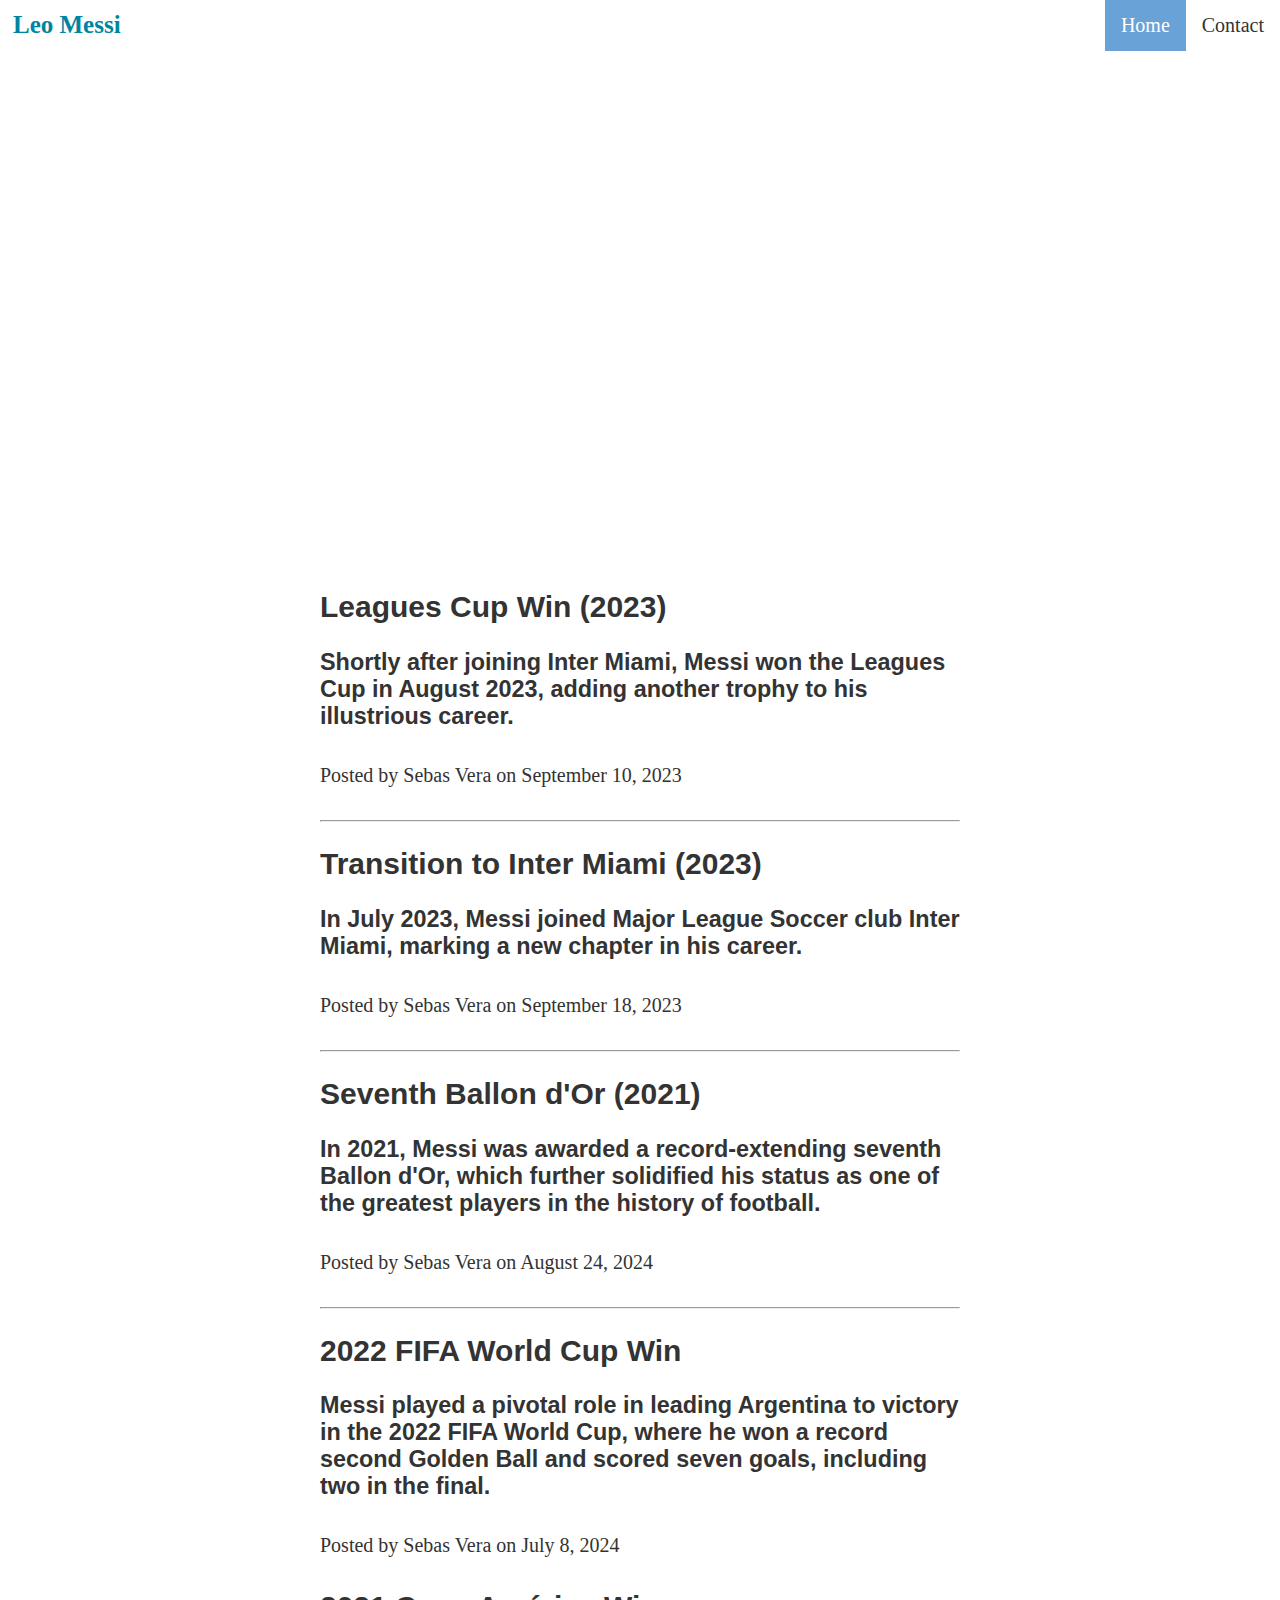
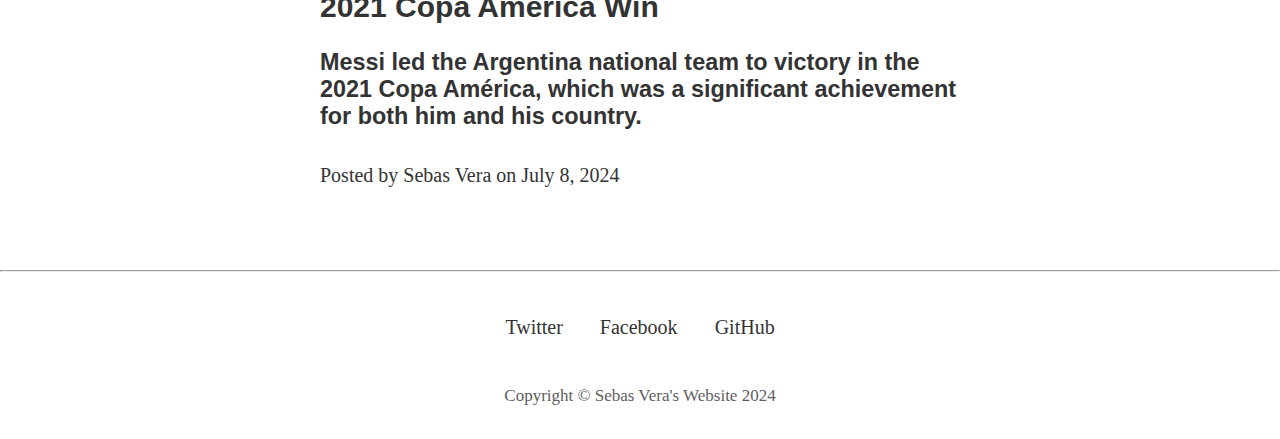
==== index.html @ 4710b4a3 "first commit" ====
<!DOCTYPE html>
<html lang="en">
  <head>
    <title>Messi Wiki - Home</title>
    <link rel="icon" type="image/x-icon" href="img/favicon.ico">
    <link href="css/style.css" rel="stylesheet">
  </head>
  <body>
    <nav>
      <a class="navbar-brand" href="index.html">Leo Messi</a>
      <ul>
        <li><a href="index.html" class="active">Home</a></li>
        <li><a href="contact.html">Contact</a></li>
      </ul>
    </nav>
    <header id="home-header">
      <h1>Lionel Messi</h1>
      <p>A website dedicated to the best football player of all time.<span>By Sebas V.</span></p>
    </header>
    <main>
      <section>
        <a href="post-one.html">
          <h2>Leagues Cup Win (2023)</h2>
          <h3>Shortly after joining Inter Miami, Messi won the Leagues Cup in August 2023, adding another trophy to his illustrious career.</h3>
        </a>
        <p>Posted by Sebas Vera on September 10, 2023</p>
      </section>
      <hr>
      <section>
        <a href="post-two.html">
          <h2>Transition to Inter Miami (2023)</h2>
          <h3>In July 2023, Messi joined Major League Soccer club Inter Miami, marking a new chapter in his career.</h3>
        </a>
        <p>Posted by Sebas Vera on September 18, 2023</p>
      </section>
      <hr>
      <section>
        <a href="post-three.html">
          <h2>Seventh Ballon d'Or (2021)</h2>
          <h3>In 2021, Messi was awarded a record-extending seventh Ballon d'Or, which further solidified his status as one of the greatest players in the history of football.</h3>
        </a>
        <p>Posted by Sebas Vera on August 24, 2024</p>
      </section>
      <hr>
      <section>
        <a href="post-four.html">
          <h2>2022 FIFA World Cup Win</h2>
          <h3>Messi played a pivotal role in leading Argentina to victory in the 2022 FIFA World Cup, where he won a record second Golden Ball and scored seven goals, including two in the final.</h3>
        </a>
        <p>Posted by Sebas Vera on July 8, 2024</p>
      </section>
      <section>
        <a href="post-five.html">
          <h2>2021 Copa América Win</h2>
          <h3>Messi led the Argentina national team to victory in the 2021 Copa América, which was a significant achievement for both him and his country.</h3>
        </a>
        <p>Posted by Sebas Vera on July 8, 2024</p>
      </section>
    </main>
    <hr>
    <footer>
      <ul>
        <li><a href="#">Twitter</a></li>
        <li><a href="#">Facebook</a></li>
        <li><a href="#">GitHub</a></li>
      </ul>
      <p>Copyright &copy; Sebas Vera's Website 2024</p>
    </footer>
  </body>
</html>
---- css/style.css ----
/* General Styling */

body {
  font-family: Lora, 'Times New Roman', serif;
  font-size: 20px;
  color: rgb(51, 51, 51);
  margin: 0;
  padding: 0;
}

p {
  line-height: 1.5;
  margin: 30px 0;
}

p a {
  text-decoration: underline;
}

h1, h2, h3, h4, h5, h6 {
  font-family: 'Open Sans', 'Helvetica Neue', Helvetica, Arial, sans-serif;
  font-weight: 800;
}

h1 {
  font-size: 80px;
}

#post-header h1 {
  font-size: 50px;
}

a {
  color: rgb(51, 51, 51);
  text-decoration: none;
}

a:hover,
a:focus {
  color: rgb(0, 133, 161);
}

img, video {
  display: block;
  margin: 25px auto;
}

main {
  margin: 80px auto;
  width: 50%;
}

/* Navigation */

.navbar-brand {
  font-size: 25px;
  float: left;
  padding: 11px 13px;
  font-weight: 900;
}

nav ul {
  margin: 0;
  padding: 0;
  display: flex;
  justify-content: flex-end;
}

nav li {
  list-style-type: none;
  float: right;
}

nav li a {
  display: block;
  text-align: center;
  padding: 14px 16px;
}

nav li a:hover, .active {
  background-color: rgb(105, 162, 215);
  color: white;
}

/* Header */

header {
  color: white;
  font-size: 20px;
  padding: 100px 0;
  text-align: center;
  background-position: center; /* Center the background image */
  background-repeat: no-repeat; /* Do not repeat the background image */
  background-size: cover; /* Resize the background image to cover the entire container */
}

#home-header {
  background-image: url('../img/home-bg.jpg');
}

#about-header {
  background-image: url('../img/about-bg.jpg');
}

#post-header {
  background-image: url('../img/post-bg.jpg');
}

#contact-header {
  background-image: url('../img/contact-bg.jpg');
}

#post-header h1, #post-header h2, #post-header span {
  display: block;
  width: 40%;
  text-align: left;
  margin: 15px auto;
}

header span {
  font-size: smaller;
  font-style: italic;
}

header span a {
  color: rgb(190, 183, 183);
}

/* Table */

table {
  margin: 0 auto;
}

table, th, td {
  border: 1px solid black;
  font-family: Arial, sans-serif;
  text-align: center;
}

tbody th {
  text-align: right;
}

/* Form */

form section {
  margin: 20px 0;
}

form p {
  margin: 0;
}

form textarea {
  display: block;
  margin: 5px 0;
}

form .submit input {
  height: 30px;
  width: 80px;
  display: block;
  margin: 40px auto;
}

/* Footer */

footer {
  text-align: center;
}

footer ul {
  margin: 30px;
  padding: 0;
}

footer li {
  list-style-type: none;
  display: inline-block;
  margin: 0 auto;
}

footer li a {
  display: block;
  text-align: center;
  padding: 14px 16px;
}

footer li a:hover {
  background-color: rgb(105, 162, 215);
  color: white;
}

footer p {
  font-size: 17px;
  color: rgb(96, 94, 94);
}
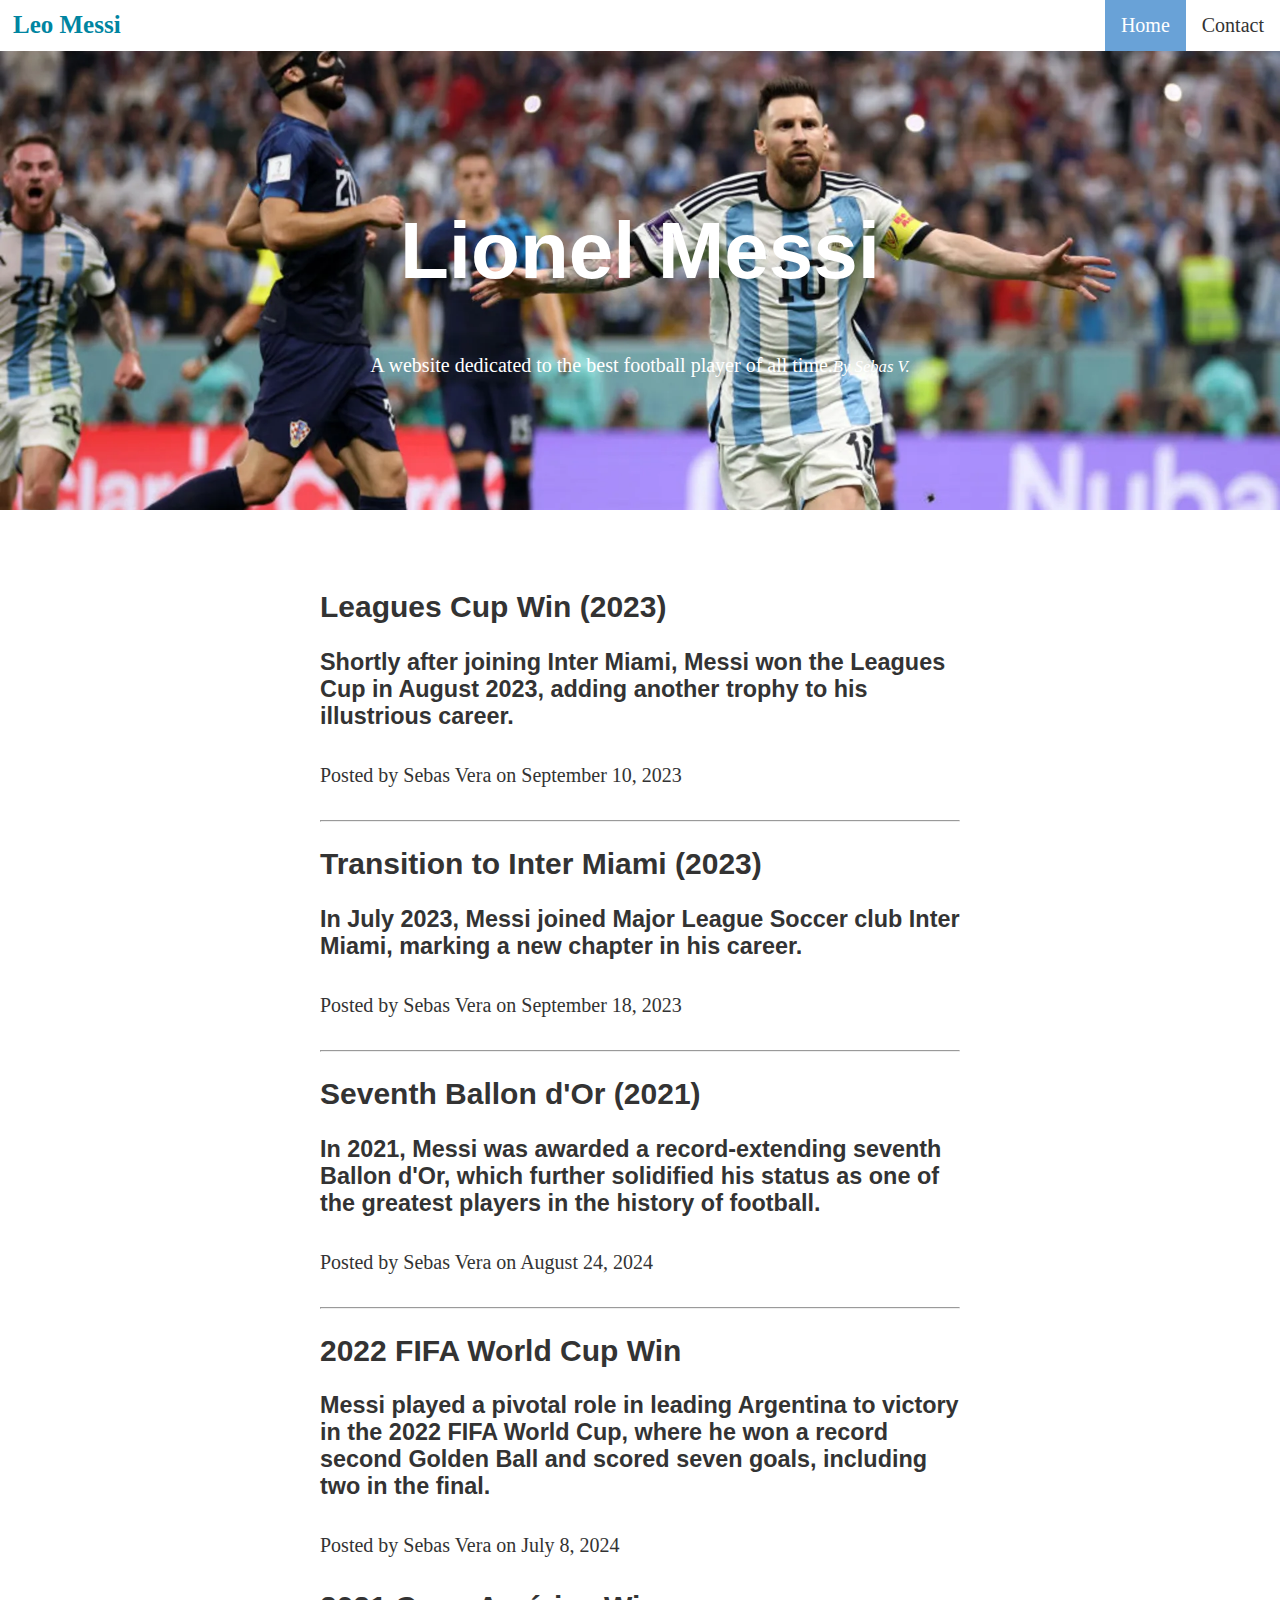
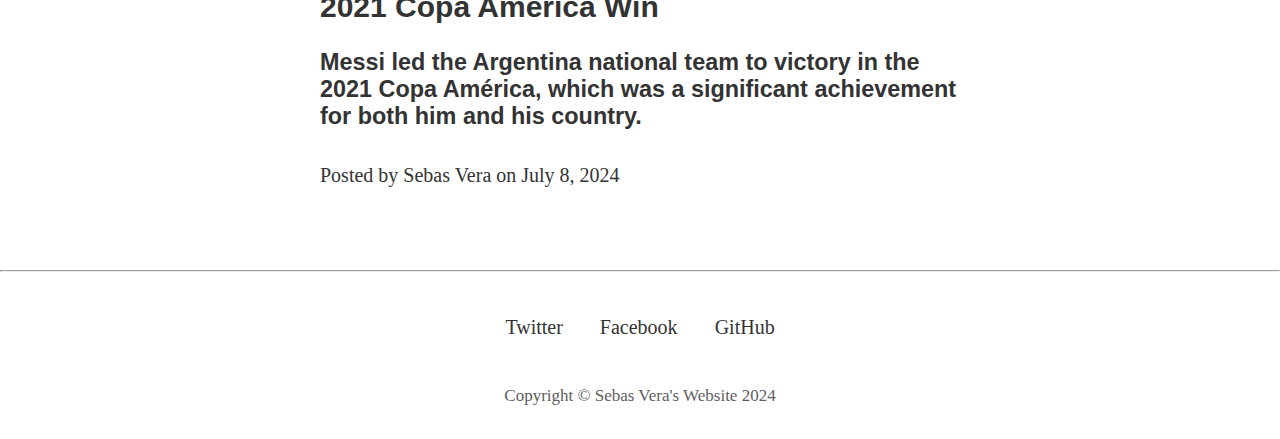
==== commit 5b72d645: "update URLs to link to articles" ====
--- a/index.html
+++ b/index.html
@@ -35,7 +35,7 @@
       </section>
       <hr>
       <section>
-        <a href="post-three.html">
+        <a href="post-one.html">
           <h2>Seventh Ballon d'Or (2021)</h2>
           <h3>In 2021, Messi was awarded a record-extending seventh Ballon d'Or, which further solidified his status as one of the greatest players in the history of football.</h3>
         </a>
@@ -43,14 +43,14 @@
       </section>
       <hr>
       <section>
-        <a href="post-four.html">
+        <a href="post-one.html">
           <h2>2022 FIFA World Cup Win</h2>
           <h3>Messi played a pivotal role in leading Argentina to victory in the 2022 FIFA World Cup, where he won a record second Golden Ball and scored seven goals, including two in the final.</h3>
         </a>
         <p>Posted by Sebas Vera on July 8, 2024</p>
       </section>
       <section>
-        <a href="post-five.html">
+        <a href="post-one.html">
           <h2>2021 Copa América Win</h2>
           <h3>Messi led the Argentina national team to victory in the 2021 Copa América, which was a significant achievement for both him and his country.</h3>
         </a>
--- a/css/style.css
+++ b/css/style.css
@@ -95,15 +95,18 @@
 }
 
 #home-header {
-  background-image: url('../img/home-bg.jpg');
+  background-image: url('../img/messi.png');
 }
 
 #about-header {
   background-image: url('../img/about-bg.jpg');
 }
 
-#post-header {
-  background-image: url('../img/post-bg.jpg');
+#post-one-header {
+  background-image: url('../img/post-one.jpeg');
+}
+#post-two-header {
+  background-image: url('../img/post-two.jpeg');
 }
 
 #contact-header {
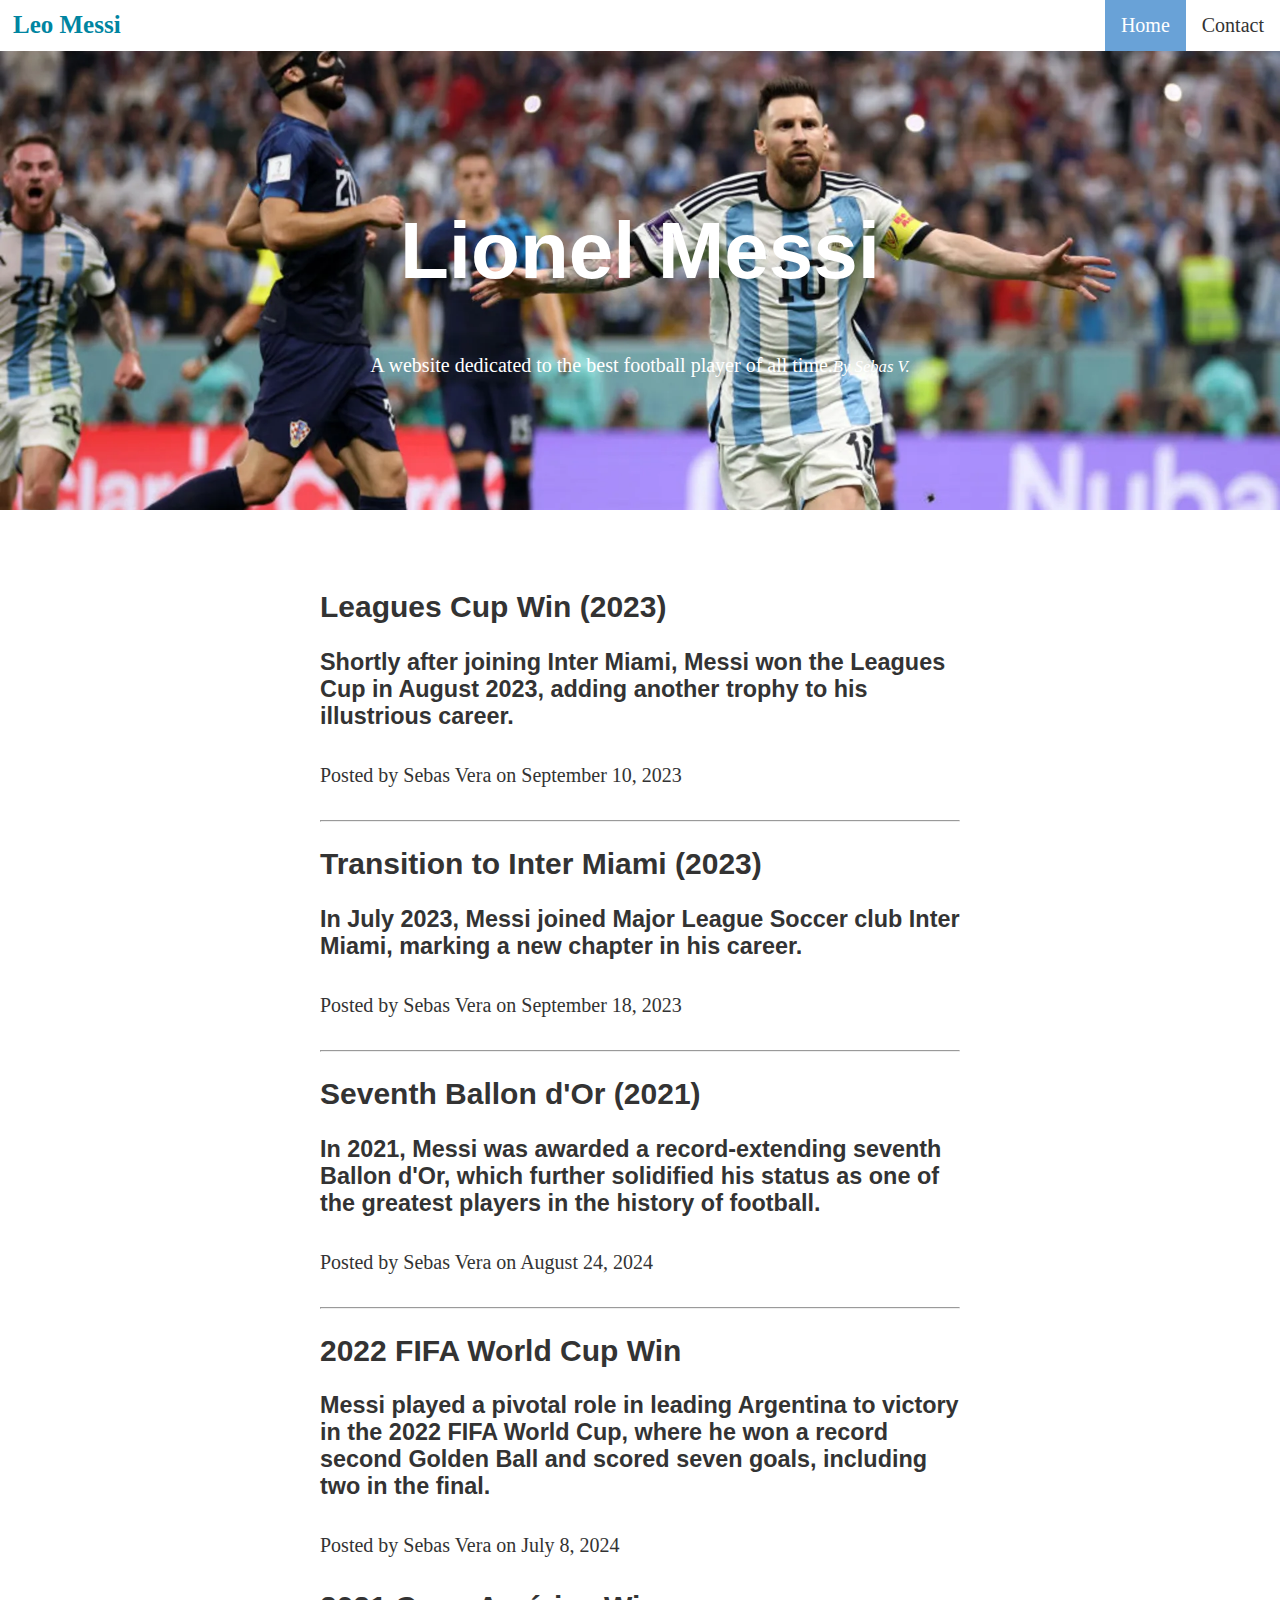
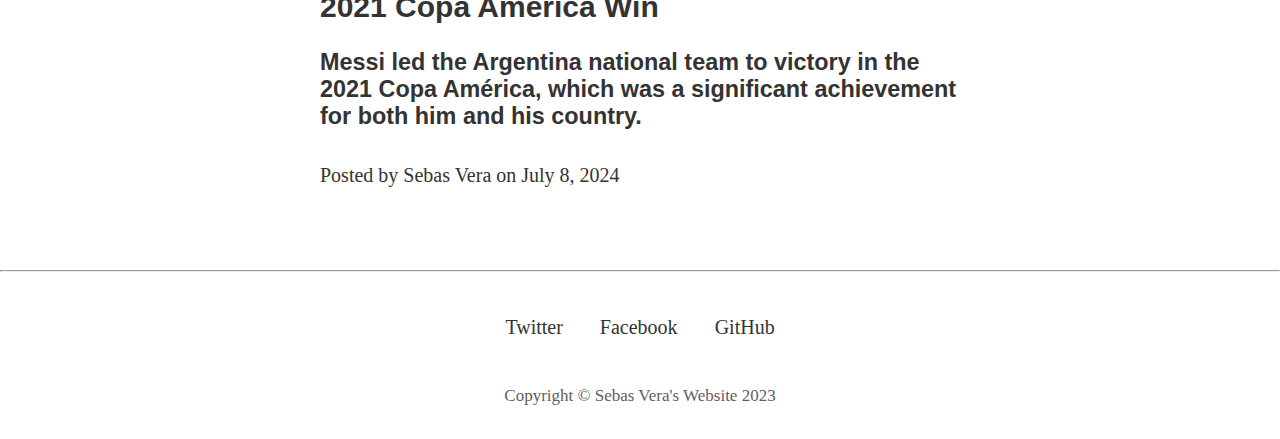
==== commit 2d311043: "links and updates" ====
--- a/index.html
+++ b/index.html
@@ -64,7 +64,7 @@
         <li><a href="#">Facebook</a></li>
         <li><a href="#">GitHub</a></li>
       </ul>
-      <p>Copyright &copy; Sebas Vera's Website 2024</p>
+      <p>Copyright &copy; Sebas Vera's Website 2023</p>
     </footer>
   </body>
 </html>
